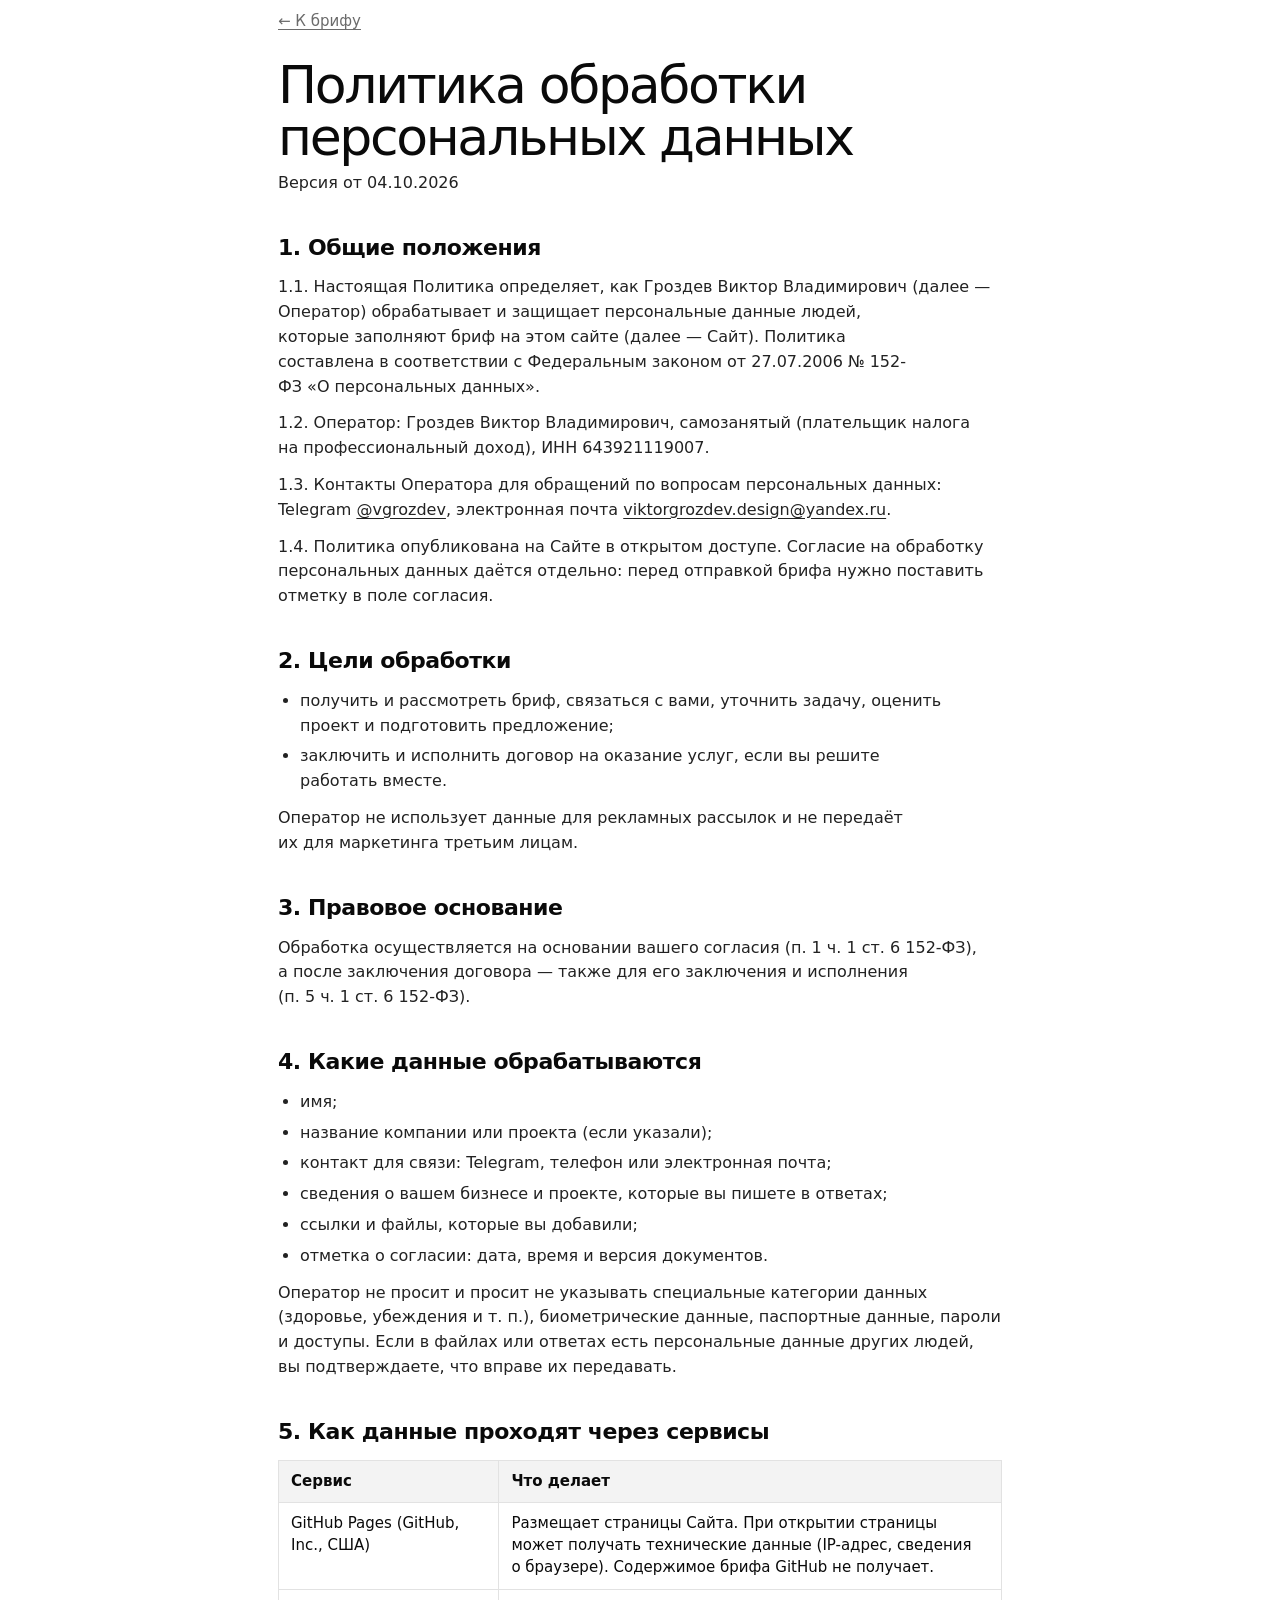
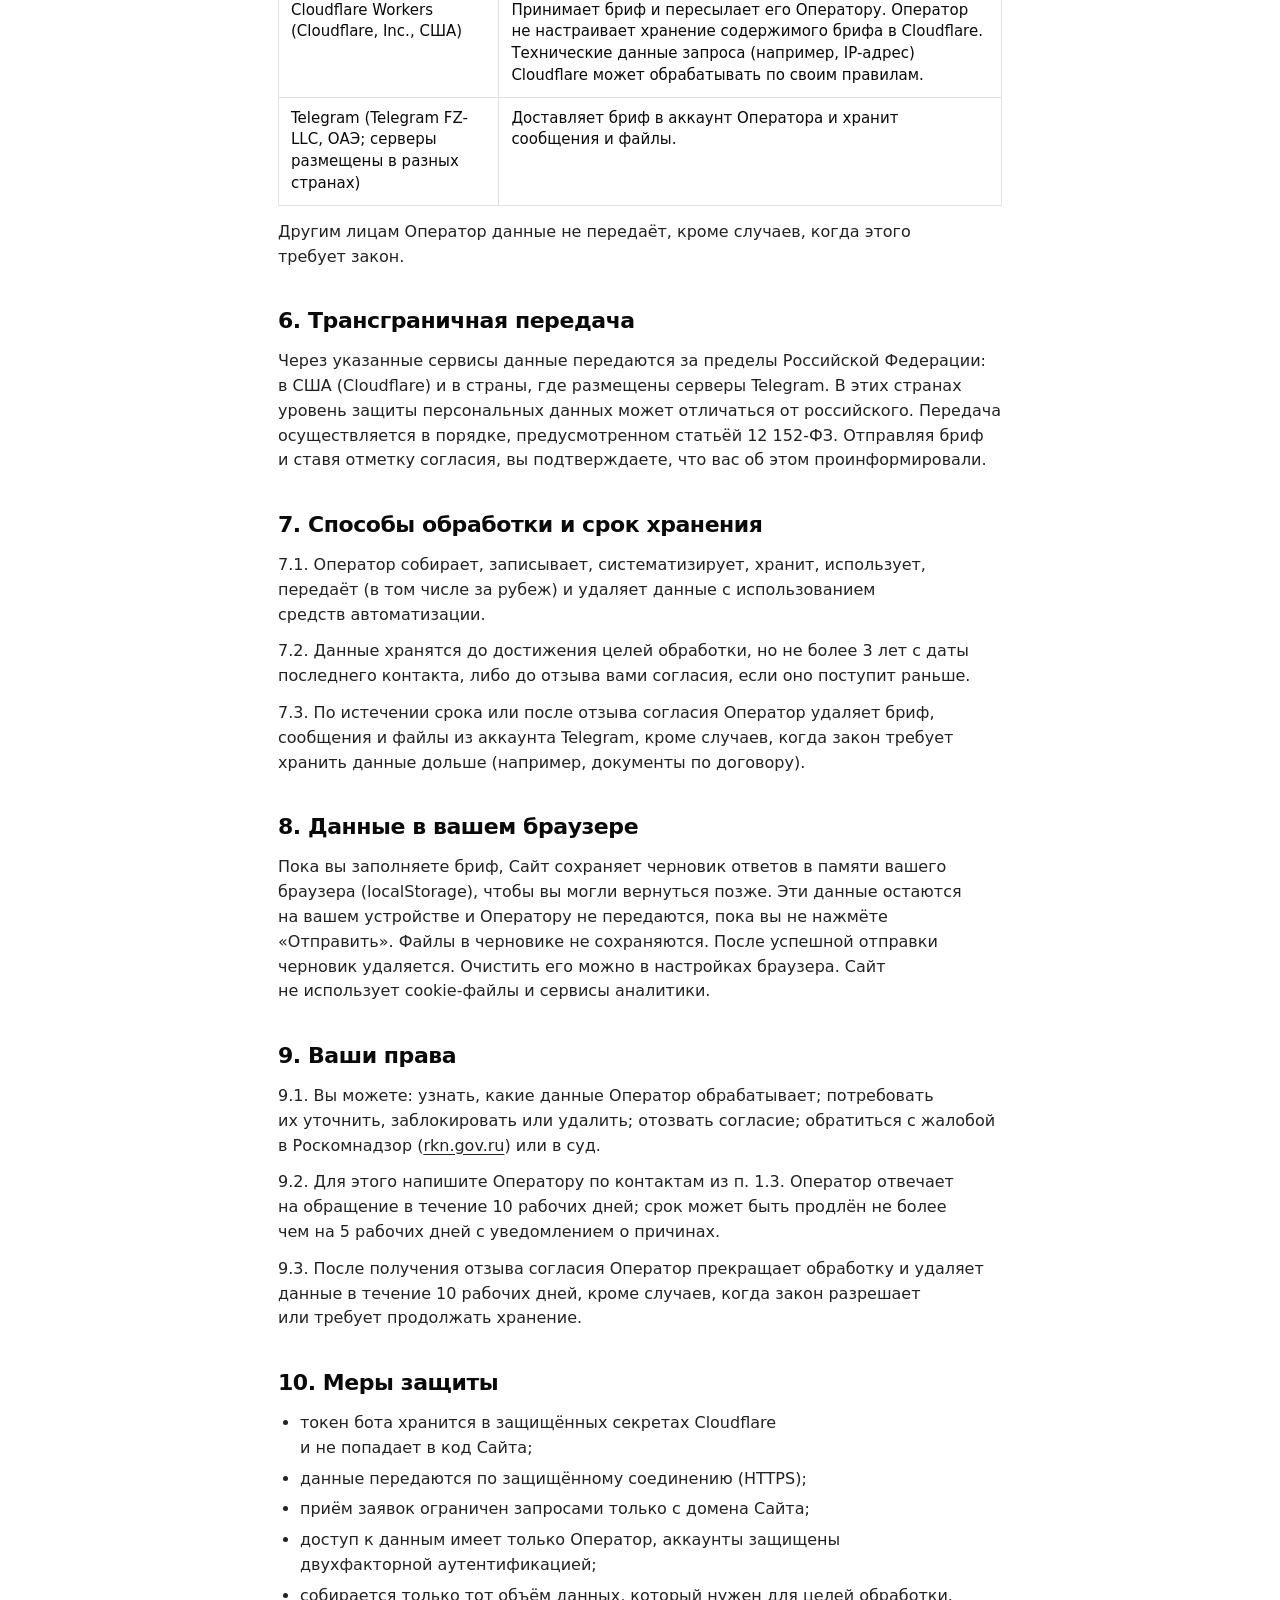
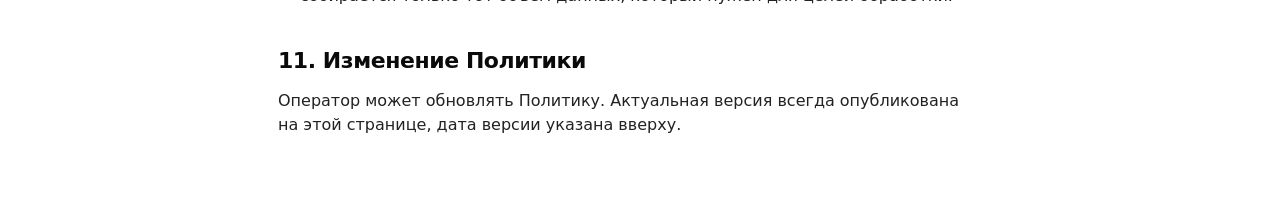
==== politika.html @ f6bedf8b "Бриф-сайт: пошаговая анкета, политика и согласие, код Cloudflare Worker Co-Authored-By: Claude Sonne" ====
<!DOCTYPE html>
<html lang="ru">
<head>
  <meta charset="utf-8">
  <meta name="viewport" content="width=device-width, initial-scale=1">
  <title>Политика обработки персональных данных</title>
  <meta name="robots" content="noindex, nofollow">
  <link rel="stylesheet" href="styles.css">
</head>
<body>
<article class="doc">
  <a class="doc__back" href="index.html">← К брифу</a>
  <h1>Политика обработки персональных данных</h1>
  <p class="doc__meta">Версия от 04.10.2026</p>

  <h2>1. Общие положения</h2>
  <p>1.1. Настоящая Политика определяет, как Гроздев Виктор Владимирович (далее — Оператор) обрабатывает и защищает персональные данные людей, которые заполняют бриф на этом сайте (далее — Сайт). Политика составлена в соответствии с Федеральным законом от 27.07.2006 № 152-ФЗ «О персональных данных».</p>
  <p>1.2. Оператор: Гроздев Виктор Владимирович, самозанятый (плательщик налога на профессиональный доход), ИНН 643921119007.</p>
  <p>1.3. Контакты Оператора для обращений по вопросам персональных данных: Telegram <a href="https://t.me/vgrozdev" target="_blank" rel="noopener">@vgrozdev</a>, электронная почта <a href="mailto:viktorgrozdev.design@yandex.ru">viktorgrozdev.design@yandex.ru</a>.</p>
  <p>1.4. Политика опубликована на Сайте в открытом доступе. Согласие на обработку персональных данных даётся отдельно: перед отправкой брифа нужно поставить отметку в поле согласия.</p>

  <h2>2. Цели обработки</h2>
  <ul>
    <li>получить и рассмотреть бриф, связаться с вами, уточнить задачу, оценить проект и подготовить предложение;</li>
    <li>заключить и исполнить договор на оказание услуг, если вы решите работать вместе.</li>
  </ul>
  <p>Оператор не использует данные для рекламных рассылок и не передаёт их для маркетинга третьим лицам.</p>

  <h2>3. Правовое основание</h2>
  <p>Обработка осуществляется на основании вашего согласия (п. 1 ч. 1 ст. 6 152-ФЗ), а после заключения договора — также для его заключения и исполнения (п. 5 ч. 1 ст. 6 152-ФЗ).</p>

  <h2>4. Какие данные обрабатываются</h2>
  <ul>
    <li>имя;</li>
    <li>название компании или проекта (если указали);</li>
    <li>контакт для связи: Telegram, телефон или электронная почта;</li>
    <li>сведения о вашем бизнесе и проекте, которые вы пишете в ответах;</li>
    <li>ссылки и файлы, которые вы добавили;</li>
    <li>отметка о согласии: дата, время и версия документов.</li>
  </ul>
  <p>Оператор не просит и просит не указывать специальные категории данных (здоровье, убеждения и т. п.), биометрические данные, паспортные данные, пароли и доступы. Если в файлах или ответах есть персональные данные других людей, вы подтверждаете, что вправе их передавать.</p>

  <h2>5. Как данные проходят через сервисы</h2>
  <table>
    <tr><th>Сервис</th><th>Что делает</th></tr>
    <tr><td>GitHub Pages (GitHub, Inc., США)</td><td>Размещает страницы Сайта. При открытии страницы может получать технические данные (IP-адрес, сведения о браузере). Содержимое брифа GitHub не получает.</td></tr>
    <tr><td>Cloudflare Workers (Cloudflare, Inc., США)</td><td>Принимает бриф и пересылает его Оператору. Оператор не настраивает хранение содержимого брифа в Cloudflare. Технические данные запроса (например, IP-адрес) Cloudflare может обрабатывать по своим правилам.</td></tr>
    <tr><td>Telegram (Telegram FZ-LLC, ОАЭ; серверы размещены в разных странах)</td><td>Доставляет бриф в аккаунт Оператора и хранит сообщения и файлы.</td></tr>
  </table>
  <p>Другим лицам Оператор данные не передаёт, кроме случаев, когда этого требует закон.</p>

  <h2>6. Трансграничная передача</h2>
  <p>Через указанные сервисы данные передаются за пределы Российской Федерации: в США (Cloudflare) и в страны, где размещены серверы Telegram. В этих странах уровень защиты персональных данных может отличаться от российского. Передача осуществляется в порядке, предусмотренном статьёй 12 152-ФЗ. Отправляя бриф и ставя отметку согласия, вы подтверждаете, что вас об этом проинформировали.</p>

  <h2>7. Способы обработки и срок хранения</h2>
  <p>7.1. Оператор собирает, записывает, систематизирует, хранит, использует, передаёт (в том числе за рубеж) и удаляет данные с использованием средств автоматизации.</p>
  <p>7.2. Данные хранятся до достижения целей обработки, но не более 3 лет с даты последнего контакта, либо до отзыва вами согласия, если оно поступит раньше.</p>
  <p>7.3. По истечении срока или после отзыва согласия Оператор удаляет бриф, сообщения и файлы из аккаунта Telegram, кроме случаев, когда закон требует хранить данные дольше (например, документы по договору).</p>

  <h2>8. Данные в вашем браузере</h2>
  <p>Пока вы заполняете бриф, Сайт сохраняет черновик ответов в памяти вашего браузера (localStorage), чтобы вы могли вернуться позже. Эти данные остаются на вашем устройстве и Оператору не передаются, пока вы не нажмёте «Отправить». Файлы в черновике не сохраняются. После успешной отправки черновик удаляется. Очистить его можно в настройках браузера. Сайт не использует cookie-файлы и сервисы аналитики.</p>

  <h2>9. Ваши права</h2>
  <p>9.1. Вы можете: узнать, какие данные Оператор обрабатывает; потребовать их уточнить, заблокировать или удалить; отозвать согласие; обратиться с жалобой в Роскомнадзор (<a href="https://rkn.gov.ru" target="_blank" rel="noopener">rkn.gov.ru</a>) или в суд.</p>
  <p>9.2. Для этого напишите Оператору по контактам из п. 1.3. Оператор отвечает на обращение в течение 10 рабочих дней; срок может быть продлён не более чем на 5 рабочих дней с уведомлением о причинах.</p>
  <p>9.3. После получения отзыва согласия Оператор прекращает обработку и удаляет данные в течение 10 рабочих дней, кроме случаев, когда закон разрешает или требует продолжать хранение.</p>

  <h2>10. Меры защиты</h2>
  <ul>
    <li>токен бота хранится в защищённых секретах Cloudflare и не попадает в код Сайта;</li>
    <li>данные передаются по защищённому соединению (HTTPS);</li>
    <li>приём заявок ограничен запросами только с домена Сайта;</li>
    <li>доступ к данным имеет только Оператор, аккаунты защищены двухфакторной аутентификацией;</li>
    <li>собирается только тот объём данных, который нужен для целей обработки.</li>
  </ul>

  <h2>11. Изменение Политики</h2>
  <p>Оператор может обновлять Политику. Актуальная версия всегда опубликована на этой странице, дата версии указана вверху.</p>
</article>
<script src="typo.js"></script>
</body>
</html>
---- styles.css ----
/* Бриф-сайт · стиль как у vgrozdev.tilda.ws:
   Inter Tight, белый фон, чёрные кнопки-пилюли, много воздуха.
   Шрифт: если файл лежит в assets/fonts — подхватится, иначе системный запасной. */

@font-face {
  font-family: "Inter Tight";
  font-weight: 100 900;
  font-display: swap;
  src: local("Inter Tight"), url("assets/fonts/InterTight-Variable.woff2") format("woff2");
}

:root {
  --ink: #0a0a0a;
  --bg: #ffffff;
  --muted: #6b6b6b;
  --line: #e2e2e2;
  --soft: #f3f3f3;
  --danger: #d4351c;
  --radius: 24px;
  --pill: 100px;
  --nav-h: 84px;
  --font: "Inter Tight", "Inter", system-ui, -apple-system, "Segoe UI", Roboto, Arial, sans-serif;
  --gutter: 20px;
}

*, *::before, *::after { box-sizing: border-box; }
html { -webkit-text-size-adjust: 100%; scroll-behavior: smooth; }
body {
  margin: 0;
  background: var(--bg);
  color: var(--ink);
  font-family: var(--font);
  font-size: 17px;
  line-height: 1.45;
  -webkit-font-smoothing: antialiased;
}
body.has-nav { padding-bottom: calc(var(--nav-h) + 12px); }
[hidden] { display: none !important; }
a { color: inherit; text-underline-offset: 3px; }
img { max-width: 100%; display: block; }
button { font: inherit; color: inherit; }

/* ---------- прогресс ---------- */
.progress { position: fixed; inset: 0 0 auto 0; height: 3px; background: transparent; z-index: 50; }
.progress__bar { height: 100%; width: 0; background: var(--ink); transition: width .45s cubic-bezier(.2,.7,.2,1); }

/* ---------- шапка ---------- */
.top {
  display: flex; align-items: center; justify-content: space-between;
  padding: 18px var(--gutter);
  max-width: 1360px; margin: 0 auto;
}
.top__logo { display: inline-flex; align-items: center; gap: 12px; text-decoration: none; }
.top__mark {
  display: grid; place-items: center; width: 40px; height: 40px;
  border-radius: 50%; background: var(--ink); color: #fff;
  font-weight: 600; font-size: 14px; letter-spacing: -.02em;
}
.top__name { font-weight: 500; letter-spacing: -.01em; }

/* ---------- кнопки ---------- */
.btn, .pill {
  display: inline-flex; align-items: center; justify-content: center; gap: 8px;
  min-height: 52px; padding: 0 30px;
  border: 1.5px solid var(--ink); border-radius: var(--pill);
  background: var(--ink); color: #fff;
  font-weight: 500; font-size: 16px; letter-spacing: -.01em;
  text-decoration: none; cursor: pointer;
  transition: transform .2s ease, background .2s ease, color .2s ease, opacity .2s ease;
}
.btn:hover, .pill:hover { transform: translateY(-1px); }
.btn:active, .pill:active { transform: translateY(0); }
.btn:focus-visible, .pill:focus-visible, .dots button:focus-visible { outline: 3px solid #8a8a8a; outline-offset: 3px; }
.btn--ghost { background: transparent; color: var(--ink); }
.btn--ghost:hover { background: var(--ink); color: #fff; }
.btn[disabled] { opacity: .45; cursor: default; transform: none; }
.pill--small { min-height: 40px; padding: 0 20px; font-size: 14px; background: transparent; color: var(--ink); }
.pill--small:hover { background: var(--ink); color: #fff; }

/* ---------- типографика ---------- */
.eyebrow { margin: 0 0 18px; font-size: 14px; font-weight: 500; letter-spacing: .02em; text-transform: uppercase; color: var(--muted); }
.display {
  margin: 0 0 22px;
  font-weight: 500;
  font-size: clamp(36px, 7.4vw, 76px);
  line-height: .98; letter-spacing: -.045em;
}
.display--xl { font-size: clamp(64px, 14vw, 168px); line-height: .9; letter-spacing: -.055em; font-weight: 600; }
.lead { margin: 0 0 28px; max-width: 34em; font-size: clamp(17px, 2.1vw, 20px); color: #2a2a2a; }

/* ---------- экраны ---------- */
.screen { max-width: 1360px; margin: 0 auto; padding: 8px var(--gutter) 56px; animation: rise .5s cubic-bezier(.2,.7,.2,1) both; }
@keyframes rise { from { opacity: 0; transform: translateY(10px); } to { opacity: 1; transform: none; } }

/* вступление */
.intro { display: grid; gap: 32px; }
.intro__actions { display: flex; align-items: center; gap: 18px; flex-wrap: wrap; }
.intro__meta { color: var(--muted); font-size: 15px; }
.intro__photo, .final__photo { margin: 0; position: relative; }
.intro__photo img, .final__photo img, .photo-fallback {
  width: 100%; aspect-ratio: 4 / 5; object-fit: cover; object-position: 50% 22%;
  border-radius: 32px; background: var(--soft);
}
.photo-fallback { display: grid; place-items: center; background: var(--ink); color: #fff; font-size: clamp(72px, 18vw, 180px); font-weight: 600; letter-spacing: -.06em; }
.intro__photo figcaption { margin-top: 14px; display: grid; gap: 2px; font-size: 15px; }
.intro__photo figcaption span { color: var(--muted); }

/* этапы */
.stage { display: block; }
.stage__side { padding: 12px 0 22px; }
.stage__count { margin: 0 0 14px; font-size: 15px; font-weight: 500; color: var(--muted); letter-spacing: .02em; font-variant-numeric: tabular-nums; }
.stage__count b { color: var(--ink); font-weight: 600; }
.stage__title { margin: 0 0 14px; font-size: clamp(32px, 6vw, 56px); line-height: 1; letter-spacing: -.045em; font-weight: 500; }
.stage__desc { margin: 0; color: #3a3a3a; max-width: 24em; }
.stage__body { display: grid; gap: 34px; max-width: 720px; }

.field { display: grid; gap: 10px; scroll-margin-top: 90px; }
.field__label { display: block; font-size: clamp(19px, 2.4vw, 22px); font-weight: 500; line-height: 1.2; letter-spacing: -.02em; }
.field__req { color: var(--muted); font-weight: 400; font-size: 15px; margin-left: 8px; white-space: nowrap; }
.badge { display: inline-flex; align-items: center; height: 24px; padding: 0 10px; border-radius: var(--pill); background: var(--ink); color: #fff; font-size: 12px; font-weight: 500; letter-spacing: .04em; text-transform: uppercase; margin-left: 10px; vertical-align: 2px; }
.field__hint { margin: -2px 0 2px; font-size: 15px; color: var(--muted); max-width: 38em; }

.input, .textarea {
  width: 100%; border: 1.5px solid #d6d6d6; border-radius: 20px;
  padding: 16px 20px; background: #fff; color: var(--ink);
  font: inherit; font-size: 17px; line-height: 1.45;
  transition: border-color .2s ease, box-shadow .2s ease;
}
.textarea { min-height: 128px; resize: none; overflow: hidden; display: block; }
.input::placeholder, .textarea::placeholder { color: #a3a3a3; }
.input:hover, .textarea:hover { border-color: #9a9a9a; }
.input:focus, .textarea:focus { outline: none; border-color: var(--ink); box-shadow: 0 0 0 4px rgba(10,10,10,.08); }

.field--invalid .input, .field--invalid .textarea, .field--invalid .dropzone { border-color: var(--danger); box-shadow: 0 0 0 4px rgba(212,53,28,.1); }
.field__error { display: none; margin: 0; color: var(--danger); font-size: 14px; font-weight: 500; }
.field--invalid .field__error { display: block; }

/* файлы */
.dropzone {
  display: grid; justify-items: center; gap: 6px; text-align: center;
  padding: 30px 20px; border: 1.5px dashed #b9b9b9; border-radius: var(--radius);
  background: #fafafa; cursor: pointer;
  transition: background .2s ease, border-color .2s ease;
}
.dropzone:hover, .dropzone.is-over { background: var(--soft); border-color: var(--ink); }
.dropzone:focus-visible { outline: 3px solid #8a8a8a; outline-offset: 3px; }
.dropzone strong { font-weight: 500; font-size: 17px; }
.dropzone span { font-size: 14px; color: var(--muted); }
.files { list-style: none; margin: 0; padding: 0; display: grid; gap: 8px; }
.files li { display: flex; align-items: center; justify-content: space-between; gap: 12px; padding: 10px 10px 10px 18px; border: 1px solid var(--line); border-radius: 16px; font-size: 15px; }
.files__name { overflow: hidden; text-overflow: ellipsis; white-space: nowrap; }
.files__size { color: var(--muted); white-space: nowrap; margin-left: auto; }
.files__del { flex: none; width: 34px; height: 34px; border: 0; border-radius: 50%; background: var(--soft); cursor: pointer; font-size: 18px; line-height: 1; }
.files__del:hover { background: var(--ink); color: #fff; }

/* согласие */
.consent { display: flex; gap: 14px; align-items: flex-start; padding: 20px; border: 1.5px solid #d6d6d6; border-radius: var(--radius); cursor: pointer; font-size: 16px; line-height: 1.45; }
.consent input { flex: none; width: 24px; height: 24px; margin: 1px 0 0; accent-color: var(--ink); cursor: pointer; }
.field--invalid .consent { border-color: var(--danger); box-shadow: 0 0 0 4px rgba(212,53,28,.1); }

/* ошибка отправки */
.alert { padding: 18px 20px; border: 1.5px solid var(--danger); border-radius: var(--radius); background: #fff6f4; display: grid; gap: 12px; }
.alert p { margin: 0; }
.alert__actions { display: flex; gap: 10px; flex-wrap: wrap; }

/* финал */
.final { display: grid; gap: 32px; }
.final__actions { display: flex; gap: 12px; flex-wrap: wrap; margin-top: 28px; }
.next { display: grid; gap: 10px; max-width: 34em; padding: 20px 22px; border-radius: var(--radius); background: var(--soft); font-size: 16px; }
.next p { margin: 0; }
.next ol { margin: 0; padding-left: 20px; display: grid; gap: 6px; }

/* ---------- навигация ---------- */
.nav { position: fixed; inset: auto 0 0 0; z-index: 40; background: rgba(255,255,255,.94); backdrop-filter: blur(10px); border-top: 1px solid var(--line); padding-bottom: env(safe-area-inset-bottom); }
.nav__inner { max-width: 1360px; margin: 0 auto; height: var(--nav-h); padding: 0 var(--gutter); display: flex; align-items: center; justify-content: space-between; gap: 12px; }
.btn--nav { min-height: 48px; padding: 0 24px; }
.dots { list-style: none; margin: 0; padding: 0; display: flex; align-items: center; gap: 8px; }
.dots button { display: block; width: 10px; height: 10px; padding: 0; border: 0; border-radius: var(--pill); background: #cfcfcf; cursor: pointer; transition: width .3s ease, background .2s ease; }
.dots button.is-done { background: #8d8d8d; }
.dots button.is-active { width: 30px; background: var(--ink); }

/* ---------- подвал ---------- */
.foot { border-top: 1px solid var(--line); margin-top: 24px; padding: 36px var(--gutter) 28px; }
.foot__inner { max-width: 1360px; margin: 0 auto; display: grid; gap: 22px; font-size: 14px; color: #3a3a3a; }
.foot__inner p { margin: 0; }
.foot__title { font-weight: 600; color: var(--ink); margin-bottom: 6px !important; }
.foot__cta { justify-self: start; background: transparent; color: var(--ink); min-height: 44px; font-size: 15px; }
.foot__cta:hover { background: var(--ink); color: #fff; }
.foot__copy { max-width: 1360px; margin: 24px auto 0; font-size: 13px; color: var(--muted); }

/* ---------- уведомление ---------- */
.toast { position: fixed; top: 20px; left: 50%; transform: translateX(-50%); z-index: 60; max-width: calc(100% - 32px); padding: 14px 22px; border-radius: var(--pill); background: var(--ink); color: #fff; font-size: 15px; box-shadow: 0 10px 30px rgba(0,0,0,.18); animation: toast .35s cubic-bezier(.2,.7,.2,1) both; }
@keyframes toast { from { opacity: 0; transform: translate(-50%, -10px); } to { opacity: 1; transform: translate(-50%, 0); } }

/* ---------- документы (политика, согласие) ---------- */
.doc { max-width: 820px; margin: 0 auto; padding: 8px var(--gutter) 64px; }
.doc__back { display: inline-block; margin-bottom: 26px; font-size: 15px; color: var(--muted); }
.doc h1 { margin: 0 0 8px; font-size: clamp(32px, 6vw, 52px); line-height: 1; letter-spacing: -.045em; font-weight: 500; }
.doc__meta { margin: 0 0 32px; color: var(--muted); font-size: 15px; }
.doc h2 { margin: 36px 0 12px; font-size: 22px; letter-spacing: -.02em; font-weight: 600; }
.doc p, .doc li { font-size: 16px; line-height: 1.55; color: #222; }
.doc p { margin: 0 0 12px; }
.doc ul, .doc ol { margin: 0 0 12px; padding-left: 22px; display: grid; gap: 6px; }
.doc table { width: 100%; border-collapse: collapse; margin: 6px 0 14px; font-size: 15px; }
.doc th, .doc td { text-align: left; vertical-align: top; padding: 10px 12px; border: 1px solid var(--line); }
.doc th { background: var(--soft); font-weight: 600; }

/* ---------- адаптив ---------- */

/* планшет: две колонки на интро и финале */
@media (min-width: 700px) {
  :root { --gutter: 32px; }
  .intro, .final { grid-template-columns: 1.1fr .9fr; gap: 48px; align-items: center; }
  .stage__side { padding-bottom: 32px; }
  .foot__inner { grid-template-columns: repeat(3, 1fr) auto; align-items: start; }
  .foot__cta { justify-self: end; }
}

/* десктоп: две колонки на каждом этапе, слева липкая */
@media (min-width: 1024px) {
  :root { --gutter: 48px; }
  .stage { display: grid; grid-template-columns: minmax(300px, 400px) minmax(0, 720px); gap: 88px; align-items: start; justify-content: start; padding-top: 24px; }
  .stage__side { position: sticky; top: 28px; padding: 0; align-self: start; }
  .stage__title { font-size: 56px; }
  .stage__body { gap: 40px; padding-bottom: 24px; }
  .intro, .final { gap: 80px; min-height: 66vh; }
  .intro__photo img, .final__photo img, .photo-fallback { max-height: 74vh; }
}

/* широкий */
@media (min-width: 1440px) {
  :root { --gutter: 80px; }
  body { font-size: 18px; }
  .stage { grid-template-columns: minmax(340px, 440px) minmax(0, 720px); gap: 96px; }
  .stage__title { font-size: 68px; }
  .top { padding-top: 26px; padding-bottom: 26px; }
}

/* узкие телефоны */
@media (max-width: 480px) {
  .btn--nav { padding: 0 18px; min-height: 46px; }
  .dots { gap: 6px; }
  .dots button { width: 8px; height: 8px; }
  .dots button.is-active { width: 22px; }
  .nav__inner { gap: 8px; }
}

@media (prefers-reduced-motion: reduce) {
  *, *::before, *::after { animation: none !important; transition: none !important; scroll-behavior: auto !important; }
}

/* телефон: кнопки финала и вступления на всю ширину, ровным столбцом */
@media (max-width: 699px) {
  .final__actions { flex-direction: column; }
  .final__actions .btn { width: 100%; }
  .intro__actions .btn { flex: 1 1 100%; }
}

/* ---------- переносы строк ---------- */
body { overflow-wrap: break-word; }
.display, .stage__title, .doc h1 { text-wrap: balance; }
p, li, .field__label, .field__hint { text-wrap: pretty; }

/* ---------- телефон: компактное фото и первый экран целиком ---------- */
@media (max-width: 699px) {
  .screen { padding-top: 0; padding-bottom: 28px; }
  .intro, .final { gap: 14px; }
  .intro__photo, .final__photo { order: -1; }
  .intro__photo img, .final__photo img, .photo-fallback {
    aspect-ratio: auto; width: 100%;
    height: clamp(140px, 25svh, 240px);
    object-position: 50% 20%;
    border-radius: 24px;
  }
  .intro__photo figcaption { display: none; }
  .intro .eyebrow { margin-bottom: 8px; font-size: 12px; }
  .intro .display { font-size: clamp(28px, 8.6vw, 38px); margin-bottom: 10px; }
  .intro .lead { font-size: 16px; line-height: 1.4; margin-bottom: 16px; }
  .intro__actions { gap: 12px; }
  .intro__actions .btn { min-height: 50px; }
  .intro__meta { font-size: 14px; }
  .final .display--xl { font-size: clamp(52px, 17vw, 80px); margin-bottom: 12px; }
  .final .lead { margin-bottom: 18px; }
  .final__actions { margin-top: 20px; }
}

/* ---------- заголовки этапов: слово никогда не ломается посередине ---------- */
.stage__side { container-type: inline-size; }
.stage__title { overflow-wrap: normal; word-break: normal; hyphens: none; }
.display, .final .display--xl { overflow-wrap: normal; hyphens: none; }
@media (min-width: 1024px) { .stage__title { font-size: clamp(30px, 3.7vw, 56px); } }
@media (min-width: 1440px) { .stage__title { font-size: 56px; } }
/* размер заголовка считается от ширины его колонки, самое длинное слово «доказательства» всегда помещается */
@supports (font-size: 1cqw) {
  @media (min-width: 1024px) { .stage__title { font-size: min(60px, 11.5cqw); } }
}

/* служебная плашка тестового режима (видна только пока приёмник не подключён) */
.testnote { margin: 0 0 18px; padding: 10px 16px; border-radius: 14px; background: #fff7d6; border: 1px solid #ecd37a; color: #4d3f00; font-size: 14px; line-height: 1.4; max-width: 34em; }
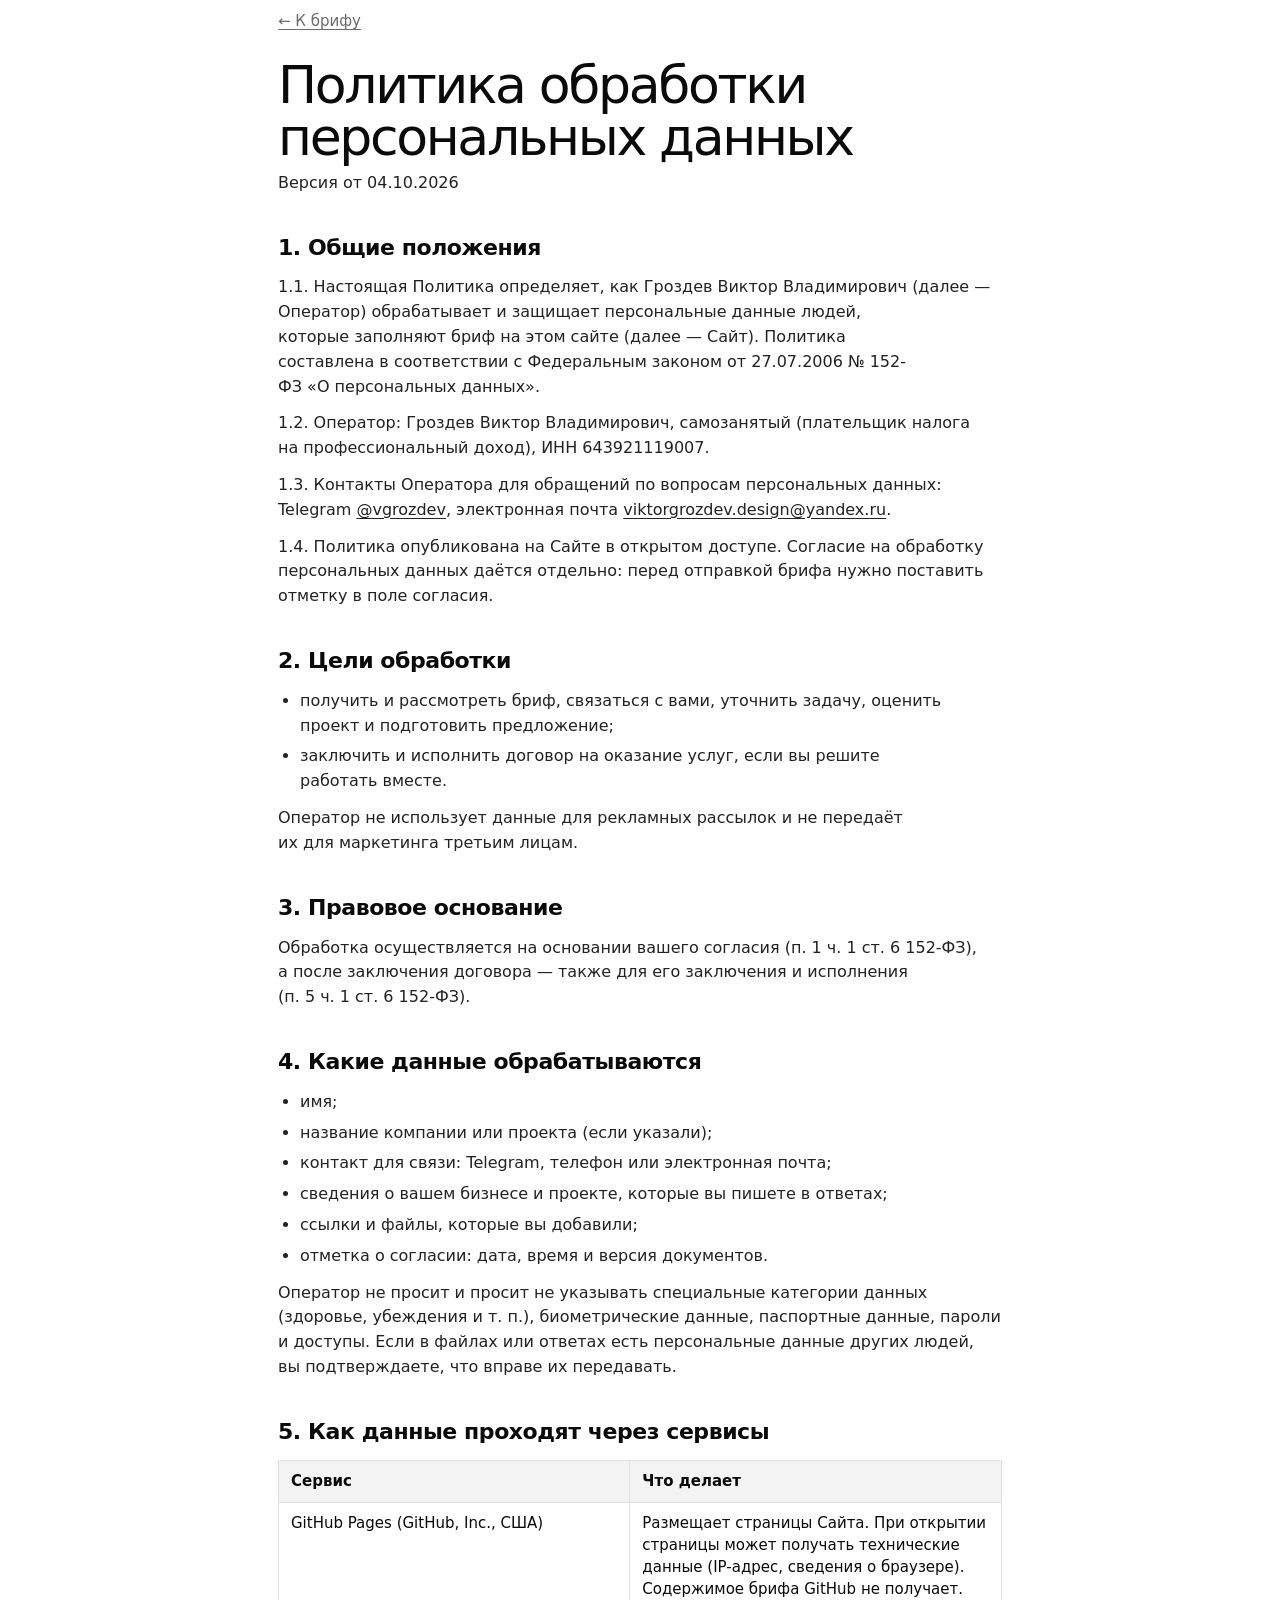
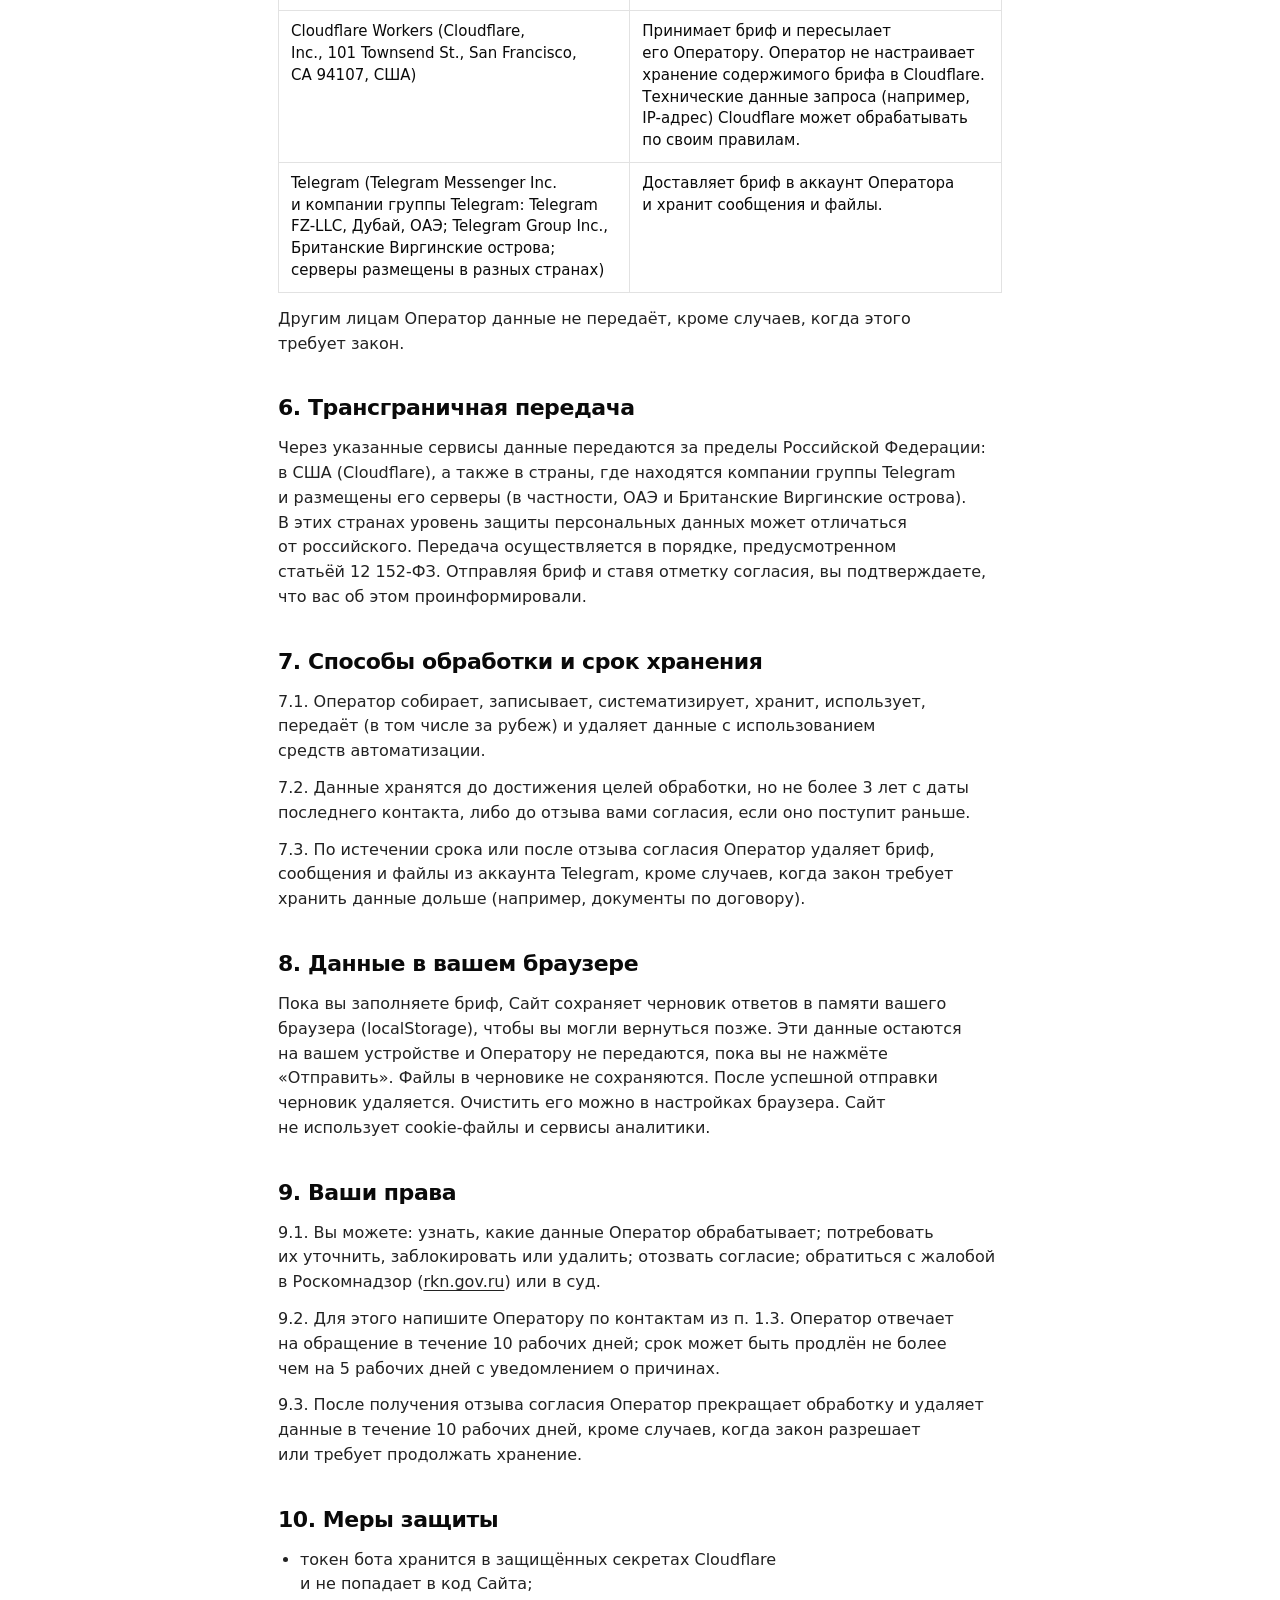
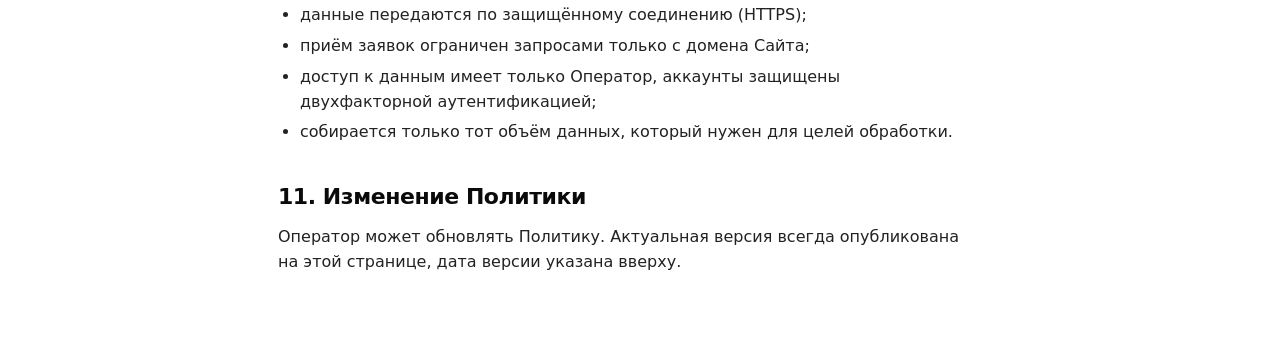
==== commit 0da10fb8: "Документы: уточнены наименования и адреса получателей данных (Cloudflare, Telegram) Co-Authored-By: " ====
--- a/politika.html
+++ b/politika.html
@@ -44,13 +44,13 @@
   <table>
     <tr><th>Сервис</th><th>Что делает</th></tr>
     <tr><td>GitHub Pages (GitHub, Inc., США)</td><td>Размещает страницы Сайта. При открытии страницы может получать технические данные (IP-адрес, сведения о браузере). Содержимое брифа GitHub не получает.</td></tr>
-    <tr><td>Cloudflare Workers (Cloudflare, Inc., США)</td><td>Принимает бриф и пересылает его Оператору. Оператор не настраивает хранение содержимого брифа в Cloudflare. Технические данные запроса (например, IP-адрес) Cloudflare может обрабатывать по своим правилам.</td></tr>
-    <tr><td>Telegram (Telegram FZ-LLC, ОАЭ; серверы размещены в разных странах)</td><td>Доставляет бриф в аккаунт Оператора и хранит сообщения и файлы.</td></tr>
+    <tr><td>Cloudflare Workers (Cloudflare, Inc., 101 Townsend St., San Francisco, CA 94107, США)</td><td>Принимает бриф и пересылает его Оператору. Оператор не настраивает хранение содержимого брифа в Cloudflare. Технические данные запроса (например, IP-адрес) Cloudflare может обрабатывать по своим правилам.</td></tr>
+    <tr><td>Telegram (Telegram Messenger Inc. и компании группы Telegram: Telegram FZ-LLC, Дубай, ОАЭ; Telegram Group Inc., Британские Виргинские острова; серверы размещены в разных странах)</td><td>Доставляет бриф в аккаунт Оператора и хранит сообщения и файлы.</td></tr>
   </table>
   <p>Другим лицам Оператор данные не передаёт, кроме случаев, когда этого требует закон.</p>
 
   <h2>6. Трансграничная передача</h2>
-  <p>Через указанные сервисы данные передаются за пределы Российской Федерации: в США (Cloudflare) и в страны, где размещены серверы Telegram. В этих странах уровень защиты персональных данных может отличаться от российского. Передача осуществляется в порядке, предусмотренном статьёй 12 152-ФЗ. Отправляя бриф и ставя отметку согласия, вы подтверждаете, что вас об этом проинформировали.</p>
+  <p>Через указанные сервисы данные передаются за пределы Российской Федерации: в США (Cloudflare), а также в страны, где находятся компании группы Telegram и размещены его серверы (в частности, ОАЭ и Британские Виргинские острова). В этих странах уровень защиты персональных данных может отличаться от российского. Передача осуществляется в порядке, предусмотренном статьёй 12 152-ФЗ. Отправляя бриф и ставя отметку согласия, вы подтверждаете, что вас об этом проинформировали.</p>
 
   <h2>7. Способы обработки и срок хранения</h2>
   <p>7.1. Оператор собирает, записывает, систематизирует, хранит, использует, передаёт (в том числе за рубеж) и удаляет данные с использованием средств автоматизации.</p>
